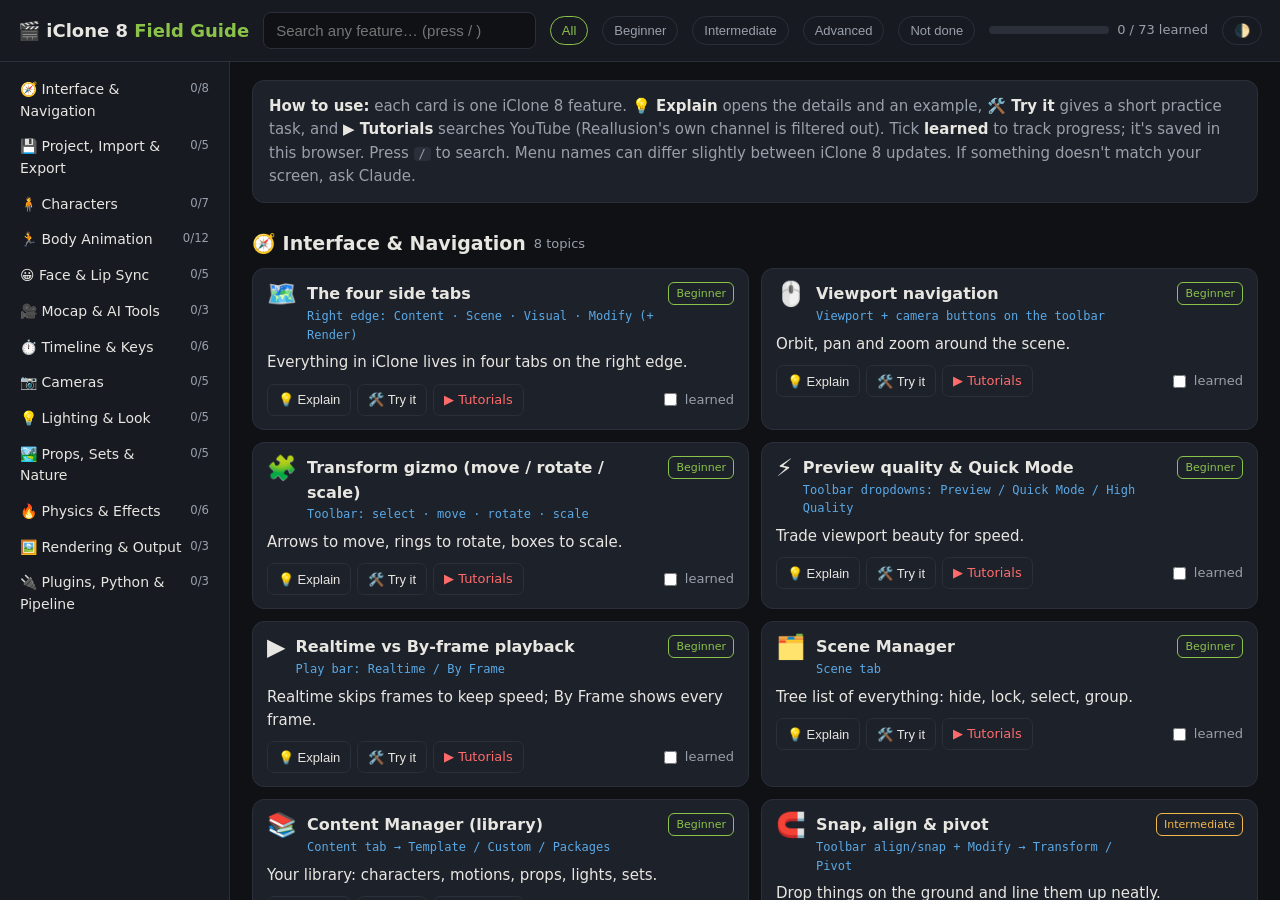
==== index.html @ 4cb6bb7c "Add interactive iClone 8 field guide Single-page HTML guide with 73 iClone 8 topics: explain toggles" ====
<!DOCTYPE html>
<html lang="en">
<head>
<meta charset="utf-8">
<meta name="viewport" content="width=device-width, initial-scale=1">
<title>iClone 8 Field Guide</title>
<style>
:root{
  --bg:#0f1115;--panel:#171a21;--card:#1d212a;--line:#2a2f3a;--text:#e8e6e1;--dim:#9aa0ab;
  --accent:#8bc34a;--accent2:#f2b84b;--blue:#5aa9e6;--done:#3d5a2a;
}
body.light{--bg:#f5f3ee;--panel:#ebe8e1;--card:#fff;--line:#d9d5cc;--text:#1f2228;--dim:#6b6f78;--done:#e3f0d6}
*{box-sizing:border-box}
html,body{margin:0;height:100%}
body{background:var(--bg);color:var(--text);font:15px/1.55 "Segoe UI",system-ui,sans-serif;display:flex;flex-direction:column}
header{display:flex;gap:14px;align-items:center;padding:12px 18px;background:var(--panel);border-bottom:1px solid var(--line);flex-wrap:wrap}
header h1{font-size:18px;margin:0;white-space:nowrap}
header h1 span{color:var(--accent)}
#search{flex:1;min-width:200px;padding:9px 12px;border-radius:8px;border:1px solid var(--line);background:var(--bg);color:var(--text);font-size:15px}
.chip{padding:6px 11px;border-radius:999px;border:1px solid var(--line);background:transparent;color:var(--dim);cursor:pointer;font-size:13px}
.chip.on{border-color:var(--accent);color:var(--accent)}
.progress{display:flex;align-items:center;gap:8px;font-size:13px;color:var(--dim);white-space:nowrap}
.bar{width:120px;height:8px;background:var(--line);border-radius:9px;overflow:hidden}
.bar i{display:block;height:100%;background:var(--accent);width:0;transition:width .3s}
main{flex:1;display:flex;min-height:0}
nav{width:230px;flex:none;overflow:auto;padding:10px;border-right:1px solid var(--line);background:var(--panel)}
nav a{display:flex;justify-content:space-between;gap:6px;padding:7px 10px;border-radius:7px;color:var(--text);text-decoration:none;font-size:14px;cursor:pointer}
nav a:hover,nav a.on{background:var(--card)}
nav a small{color:var(--dim)}
#content{flex:1;overflow:auto;padding:18px 22px 60px}
.intro{background:var(--card);border:1px solid var(--line);border-radius:12px;padding:14px 16px;margin-bottom:18px;color:var(--dim)}
.intro b{color:var(--text)}
h2.cat{margin:26px 0 10px;font-size:19px;display:flex;gap:8px;align-items:center}
h2.cat small{font-weight:normal;color:var(--dim);font-size:13px}
.grid{display:grid;grid-template-columns:repeat(auto-fill,minmax(340px,1fr));gap:12px}
.card{background:var(--card);border:1px solid var(--line);border-radius:12px;padding:13px 14px;display:flex;flex-direction:column;gap:7px}
.card.done{background:var(--done)}
.top{display:flex;gap:10px;align-items:flex-start}
.ico{font-size:24px;line-height:1}
.ttl{flex:1}
.ttl h3{margin:0;font-size:16px}
.where{font-size:12px;color:var(--blue);font-family:Consolas,monospace}
.lvl{font-size:11px;padding:2px 7px;border-radius:6px;border:1px solid var(--line);color:var(--dim);white-space:nowrap}
.lvl.Beginner{color:var(--accent);border-color:var(--accent)}
.lvl.Intermediate{color:var(--accent2);border-color:var(--accent2)}
.lvl.Advanced{color:#e57373;border-color:#e57373}
.short{margin:0}
.btns{display:flex;gap:6px;flex-wrap:wrap;margin-top:2px}
.btns button,.btns a{font-size:13px;padding:5px 10px;border-radius:7px;border:1px solid var(--line);background:transparent;color:var(--text);cursor:pointer;text-decoration:none}
.btns button:hover,.btns a:hover{border-color:var(--accent)}
.btns .yt{color:#ff6b6b}
.btns label{margin-left:auto;font-size:13px;color:var(--dim);display:flex;align-items:center;gap:5px;cursor:pointer}
.more,.try{display:none;border-top:1px dashed var(--line);padding-top:8px;font-size:14px}
.more.open,.try.open{display:block}
.ex{background:rgba(242,184,75,.1);border-left:3px solid var(--accent2);padding:6px 10px;border-radius:0 8px 8px 0;margin-top:6px}
.try ol{margin:4px 0 0;padding-left:20px}
.try li{margin:3px 0;cursor:pointer}
.try li.ok{text-decoration:line-through;color:var(--dim)}
.try .goal{color:var(--accent);font-weight:600}
.empty{color:var(--dim);padding:30px;text-align:center}
kbd{background:var(--line);border-radius:4px;padding:0 5px;font-size:12px}
@media(max-width:800px){nav{display:none}.grid{grid-template-columns:1fr}}
</style>
</head>
<body>
<header>
  <h1>🎬 iClone 8 <span>Field Guide</span></h1>
  <input id="search" placeholder="Search any feature… (press / )" autocomplete="off">
  <button class="chip on" data-f="all">All</button>
  <button class="chip" data-f="Beginner">Beginner</button>
  <button class="chip" data-f="Intermediate">Intermediate</button>
  <button class="chip" data-f="Advanced">Advanced</button>
  <button class="chip" data-f="todo">Not done</button>
  <div class="progress"><div class="bar"><i id="barfill"></i></div><span id="ptext"></span></div>
  <button class="chip" id="theme" title="Light / dark">🌓</button>
</header>
<main>
  <nav id="nav"></nav>
  <section id="content"></section>
</main>

<script>
/* Each entry: cat, icon, title, where, level, short, more, ex, try[], yt(search words)
   Menu names can differ a little between iClone 8.x updates. */
const CATS = [
 ["start","🧭","Interface & Navigation"],
 ["project","💾","Project, Import & Export"],
 ["char","🧍","Characters"],
 ["body","🏃","Body Animation"],
 ["face","😀","Face & Lip Sync"],
 ["mocap","🎥","Mocap & AI Tools"],
 ["time","⏱️","Timeline & Keys"],
 ["cam","📷","Cameras"],
 ["light","💡","Lighting & Look"],
 ["scene","🏞️","Props, Sets & Nature"],
 ["fx","🔥","Physics & Effects"],
 ["render","🖼️","Rendering & Output"],
 ["pipe","🔌","Plugins, Python & Pipeline"]
];

const F = [
/* ---------------- Interface ---------------- */
{cat:"start",icon:"🗺️",title:"The four side tabs",where:"Right edge: Content · Scene · Visual · Modify (+ Render)",level:"Beginner",
 short:"Everything in iClone lives in four tabs on the right edge.",
 more:"<b>Content</b> = the library (drag things in). <b>Scene</b> = list of everything in your scene. <b>Visual</b> = lights, sky, post effects. <b>Modify</b> = settings of whatever is selected. <b>Render</b> = output video/images.",
 ex:"Think of a kitchen: Content is the fridge, Scene is the counter, Modify is the knife you're using right now, Visual is the kitchen lighting.",
 try:["Click each tab once and read its header.","Select the floor, then open Modify – notice the panel changes.","Select a light – Modify changes again."],
 yt:"iClone 8 interface beginner overview"},
{cat:"start",icon:"🖱️",title:"Viewport navigation",where:"Viewport + camera buttons on the toolbar",level:"Beginner",
 short:"Orbit, pan and zoom around the scene.",
 more:"Use the mouse (right / middle button drag and wheel) or the orbit / pan / zoom tool buttons. 'Pick target' style buttons frame the selected object. Navigating the viewport does NOT move the render camera unless you are looking through it.",
 ex:"Walk around Bappa like a sculptor walks around clay — the viewer's eye moves, the statue doesn't.",
 try:["Load any character.","Orbit around her, zoom into the face, pan to the feet.","Use the frame/zoom-to-selected button to snap back."],
 yt:"iClone 8 viewport navigation camera controls"},
{cat:"start",icon:"🧩",title:"Transform gizmo (move / rotate / scale)",where:"Toolbar: select · move · rotate · scale",level:"Beginner",
 short:"Arrows to move, rings to rotate, boxes to scale.",
 more:"Pick a tool, drag the coloured axis (X red, Y green, Z blue). Exact numbers go in Modify → Transform. Local vs world space toggle changes which way the arrows point.",
 ex:"Placing a modak plate exactly in Bappa's hand: move roughly with the gizmo, then type exact numbers in Modify.",
 try:["Add a box from Content → Props → 3D Blocks.","Move it 2 m up using Modify → Transform (200 cm).","Rotate it 45° on Z and scale it to 150%."],
 yt:"iClone 8 transform gizmo move rotate scale"},
{cat:"start",icon:"⚡",title:"Preview quality & Quick Mode",where:"Toolbar dropdowns: Preview / Quick Mode / High Quality",level:"Beginner",
 short:"Trade viewport beauty for speed.",
 more:"Quick/Preview modes simplify shading so playback stays smooth. Switch to High Quality to judge materials, hair and lighting. This doesn't change the final render settings.",
 ex:"Like drafting a drawing in pencil (fast) before inking (pretty).",
 try:["Play an animation in Quick Mode, note the smoothness.","Switch to High Quality and compare skin and shadows."],
 yt:"iClone 8 viewport quality settings performance"},
{cat:"start",icon:"▶️",title:"Realtime vs By-frame playback",where:"Play bar: Realtime / By Frame",level:"Beginner",
 short:"Realtime skips frames to keep speed; By Frame shows every frame.",
 more:"Realtime = true speed, may drop frames on heavy scenes (good for timing). By Frame = every frame, may play slow (good for checking physics, springs, fast action).",
 ex:"Checking a kick's timing → Realtime. Checking if the foot clips through the floor → By Frame.",
 try:["Play a scene in Realtime, then in By Frame, and compare."],
 yt:"iClone realtime vs by frame playback"},
{cat:"start",icon:"🗂️",title:"Scene Manager",where:"Scene tab",level:"Beginner",
 short:"Tree list of everything: hide, lock, select, group.",
 more:"Toggle visibility (eye), lock objects so you don't move them by accident, and select things that are hard to click (lights, small props). Groups keep big sets tidy.",
 ex:"Hiding Bappa's mouse vahana while you animate his hands, then bringing it back.",
 try:["Open Scene tab.","Hide the floor, then show it.","Lock the character and try to drag it in the viewport."],
 yt:"iClone 8 scene manager hide lock group"},
{cat:"start",icon:"📚",title:"Content Manager (library)",where:"Content tab → Template / Custom / Packages",level:"Beginner",
 short:"Your library: characters, motions, props, lights, sets.",
 more:"<b>Template</b> = built-in content. <b>Custom</b> = things you saved. Drag items onto the viewport or onto a character (motions, accessories). Right-click to add to Custom or open the folder.",
 ex:"Saving your finished Bappa as a custom character so every new project starts with one drag.",
 try:["Browse Content → Template → Motion.","Drag a motion onto a character.","Save something into Custom (right-click → Add to Custom)."],
 yt:"iClone 8 content manager custom template"},
{cat:"start",icon:"🧲",title:"Snap, align & pivot",where:"Toolbar align/snap + Modify → Transform / Pivot",level:"Intermediate",
 short:"Drop things on the ground and line them up neatly.",
 more:"'Drop to ground' puts an object on the floor. Align tools line up several props. Editing the pivot changes the point an object rotates around.",
 ex:"A door rotates from its hinge, not its centre — move the pivot to the hinge edge.",
 try:["Lift a prop in the air, then drop it to the ground.","Change a prop's pivot to one edge and rotate it."],
 yt:"iClone 8 pivot edit align snap"},

/* ---------------- Project ---------------- */
{cat:"project",icon:"📁",title:"Project settings (FPS & length)",where:"Project / Timeline settings",level:"Beginner",
 short:"Set frame rate and how long the scene is.",
 more:"iClone defaults to 60 fps. For your 2D paint-over plan, render at 24 fps and paint every 2nd frame. Set the end frame so the timeline isn't longer than your shot.",
 ex:"A 10-second shot at 24 fps = 240 frames.",
 try:["Check your project's fps.","Set the timeline end to 240 frames for a 10-second shot at 24 fps."],
 yt:"iClone 8 project settings fps timeline length"},
{cat:"project",icon:"💾",title:"Save, Save As, Merge",where:"File menu",level:"Beginner",
 short:".iProject saves the whole scene; Merge pulls another scene in.",
 more:"Save often (Ctrl+S) and keep numbered versions (shot01_v01, v02…). Merge Project adds a saved scene (set, lights) into the current one.",
 ex:"Build the temple set once, then merge it into every Bappa shot.",
 try:["Save as shot01_v01.","Make a change, save as shot01_v02.","Open a new project and merge v01 into it."],
 yt:"iClone 8 merge project save versions"},
{cat:"project",icon:"📥",title:"Import (FBX, OBJ, iAvatar, iProp)",where:"File → Import",level:"Intermediate",
 short:"Bring in models and animations from other software.",
 more:"FBX/OBJ for props and rigged models; FBX motions can become iClone motions. Non-Reallusion rigged characters need <b>Characterization</b> (mapping their bones to iClone's) before they animate correctly.",
 ex:"A Ganesha crown modelled in Blender → export FBX → import → attach to the head bone.",
 try:["Import any small OBJ/FBX prop.","Check its scale and fix it in Modify → Transform."],
 yt:"iClone 8 import fbx obj prop"},
{cat:"project",icon:"🧬",title:"Characterization (non-CC characters)",where:"Opens when importing a rigged FBX character",level:"Advanced",
 short:"Teach iClone which bone is the arm, leg, head…",
 more:"Map each bone of a foreign skeleton to iClone's standard (HumanIK) one. After that, all iClone motions work on it. Extra bones can become 'extended bones' (for springs).",
 ex:"A Mixamo or VRoid character: map bones once, then any iClone dance works on it.",
 try:["Import a rigged FBX human (e.g. from Mixamo).","Follow the mapping steps.","Drag an iClone motion on it to test."],
 yt:"iClone 8 characterization fbx character mixamo"},
{cat:"project",icon:"📤",title:"Export FBX / USD",where:"File → Export",level:"Intermediate",
 short:"Send animated characters and scenes to Blender, Unreal, Maya.",
 more:"Export FBX with animation for other software (choose target presets like Blender/Unreal). USD is for Omniverse-style pipelines. For cloth sim in Blender: export the animated body, simulate there.",
 ex:"Animate Bappa's dance in iClone → export FBX → Blender for dhoti cloth simulation.",
 try:["Export a 5-second animated character as FBX with a Blender preset.","Open it in Blender and press play."],
 yt:"iClone 8 export fbx to blender animation"},

/* ---------------- Characters ---------------- */
{cat:"char",icon:"🔁",title:"CC4 ↔ iClone round trip",where:"CC4: Send Character to iClone · iClone: Edit in Character Creator",level:"Beginner",
 short:"Build in CC4, animate in iClone, go back to fix things.",
 more:"Changes made in CC4 (morphs, clothes, springs) are sent back to replace the character in iClone, keeping its animation.",
 ex:"Bappa's belly too big for a pose? Edit in CC4, send back — the dance stays.",
 try:["Select a character in iClone → open it in CC4.","Change a body morph slightly.","Send it back and confirm the animation is kept."],
 yt:"character creator 4 send to iclone 8 workflow"},
{cat:"char",icon:"🎚️",title:"Modify → Attribute",where:"Modify panel → first tab",level:"Beginner",
 short:"Name, transform, visibility, shadows for the selected object.",
 more:"Rename objects (makes Scene Manager readable), set exact position, cast/receive shadow toggles, and per-object settings.",
 ex:"Name things clearly: 'Bappa', 'Mouse_Vahana', 'Temple_Floor'.",
 try:["Rename your character.","Turn off 'cast shadow' on it and see the difference."],
 yt:"iClone 8 modify panel attribute"},
{cat:"char",icon:"🎨",title:"Materials & textures",where:"Modify → Material tab (checker icon)",level:"Intermediate",
 short:"Change colour, textures, shine, skin shaders.",
 more:"Pick a mesh/material, then edit Diffuse (colour), Normal (bumps), Roughness (shine), Opacity, Emission (glow). Digital Human shaders handle skin, eyes, hair, teeth.",
 ex:"Give Bappa's crown a golden metallic look and a soft glow on the jewels.",
 try:["Select a prop, open Material.","Change its diffuse colour.","Raise Metallic and lower Roughness for a gold look."],
 yt:"iClone 8 material editing pbr tutorial"},
{cat:"char",icon:"🧷",title:"Attach props to a character",where:"Modify → Attribute → Attach (Link)",level:"Beginner",
 short:"Make a prop follow a hand, head, or any bone.",
 more:"Attach (link) a prop to a bone; it follows that bone's animation. Detach at a frame to drop it.",
 ex:"Modak in Bappa's right hand, axe in the left — both follow the arms.",
 try:["Add a ball prop.","Attach it to the character's right hand.","Play a motion — the ball moves with the hand."],
 yt:"iClone 8 attach prop to hand"},
{cat:"char",icon:"🌀",title:"Spring (secondary bounce)",where:"Modify → Spring section",level:"Intermediate",
 short:"Automatic bounce for hair, ears, tails, accessories.",
 more:"Springs are set up in CC4 (Edit Spring); in iClone you switch them On/Off and tune Mass, Strength, Bounciness. If springs don't work on body bones, use the Jiggle Baker plugin in this project.",
 ex:"Bappa's ear flaps and trunk swinging after he turns his head.",
 try:["Select a character with spring hair or accessories.","Turn spring On, play a jump motion, then change Bounciness."],
 yt:"iClone 8 spring bones hair accessories"},
{cat:"char",icon:"🦴",title:"HumanIK settings",where:"Modify panel → HumanIK Settings",level:"Advanced",
 short:"Fine-tune how motions fit your character's body.",
 more:"Hip offset and other body settings that are applied when a motion is retargeted. Useful when feet float or sink.",
 ex:"A heavy character whose feet sink into the floor → adjust the hip offset.",
 try:["Apply a walk.","Change Hip offset and watch the feet."],
 yt:"iClone 8 humanik settings hip offset"},
{cat:"char",icon:"🎭",title:"Persona (idle personality)",where:"Animation menu / character perform options",level:"Intermediate",
 short:"Default idle, talk and walk styles for a character.",
 more:"A persona bundles default motions so a character looks alive when not doing something specific (breathing idle, talking idle). Used by Motion Director too.",
 ex:"Calm, divine idle for Bappa; nervous fidgeting for a side character.",
 try:["Look up the Persona options for a character.","Switch personas and play an empty timeline."],
 yt:"iClone persona idle motion character"},

/* ---------------- Body animation ---------------- */
{cat:"body",icon:"🕺",title:"Apply motions from the library",where:"Content → Motion → drag onto character",level:"Beginner",
 short:"Drag a motion onto a character to animate it instantly.",
 more:"Each motion becomes a clip on the Motion track. Drop several in a row; iClone blends between them.",
 ex:"Walk in → stop → namaste → sit. Four clips, done in a minute.",
 try:["Drag a walk motion onto a character.","Drag an idle after it on the timeline.","Play and watch the blend."],
 yt:"iClone 8 apply motion library beginner"},
{cat:"body",icon:"✂️",title:"Motion clip editing",where:"Timeline → Motion track → right-click clip",level:"Beginner",
 short:"Trim, loop, speed up, break and blend clips.",
 more:"Drag clip ends to trim, hold a key while dragging to loop (or use the loop option), change speed, Break a clip in two, and adjust the transition between clips.",
 ex:"Make a 2-second clap last 10 seconds by looping it 5 times.",
 try:["Loop a short motion 3 times.","Make it 50% slower.","Break it in the middle and delete the second half."],
 yt:"iClone 8 motion clip loop speed break transition"},
{cat:"body",icon:"🦾",title:"Edit Motion Layer (FK / IK)",where:"Modify → Motion tab (running figure) → Edit Motion Layer",level:"Intermediate",
 short:"Pose any body part by hand, on top of existing motion.",
 more:"<b>FK</b> rotates one bone at a time (arms swinging, spine curls). <b>IK</b> drags hands/feet and the chain follows. Each change makes a key on the motion layer; the original clip stays untouched. Extra bones (breast, trunk, accessories) are not in the picker — they need a plugin.",
 ex:"The walk is fine but Bappa should raise his right hand in blessing — add a layer key on the arm.",
 try:["Apply any motion.","Open Edit Motion Layer, choose FK.","At frame 30 raise the right arm; at frame 60 lower it. Play."],
 yt:"iClone 8 edit motion layer fk ik tutorial"},
{cat:"body",icon:"🎯",title:"Reach Target & Lock",where:"Edit Motion Layer panel",level:"Intermediate",
 short:"Glue hands or feet to an object or spot.",
 more:"Reach Target makes a hand/foot follow a prop. Lock pins it in place so the body can move while the hand stays.",
 ex:"Bappa's hand stays on his belly while he laughs and rocks.",
 try:["Put a prop near the character.","Use Reach Target to make the hand touch it over 1 second."],
 yt:"iClone 8 reach target lock hand"},
{cat:"body",icon:"👀",title:"Look At",where:"Animation / Modify → Look At",level:"Beginner",
 short:"Head and eyes automatically follow a target.",
 more:"Pick a camera or object as target; the head and eyes track it. Great for eye contact with the audience.",
 ex:"Bappa's eyes follow the camera as it circles him — very powerful for devotional shots.",
 try:["Set Look At target to the camera.","Move the camera around and play."],
 yt:"iClone 8 look at camera eyes"},
{cat:"body",icon:"🧭",title:"Motion Director (game-style control)",where:"Toolbar MD icon / Modify → MD tab",level:"Intermediate",
 short:"Drive characters with keyboard/mouse like a game, and it records.",
 more:"WASD-style control, with walk/run/turn motions picked automatically. MD Props trigger actions (sit on bench, open door). Great for crowds and blocking.",
 ex:"Walk Bappa through the temple courtyard live, like playing a game, then refine.",
 try:["Enable Motion Director on a character.","Record a short walk around the scene with the keyboard."],
 yt:"iClone 8 motion director tutorial"},
{cat:"body",icon:"🛤️",title:"Motion Planning & paths",where:"Toolbar: MOTION PLANNING / Animation → Path",level:"Intermediate",
 short:"Draw a path, the character walks it.",
 more:"Create a path and let the character follow it with walk/run motions; foot timing is handled for you. Good for long walks without sliding feet.",
 ex:"A procession: draw a curvy path around the pandal, Bappa's devotees walk along it.",
 try:["Create a path on the floor.","Make a character follow it and play."],
 yt:"iClone 8 motion planning path walk"},
{cat:"body",icon:"🦶",title:"Motion correction (foot contact)",where:"Motion clip / Edit Motion Layer correction options",level:"Advanced",
 short:"Stop feet sliding and floating.",
 more:"Detects when feet should be planted and fixes sliding — especially after blending clips or using mocap.",
 ex:"After blending a walk into a stop, the left foot skates — correction pins it.",
 try:["Blend two motions so a foot slides.","Use the foot correction option and compare."],
 yt:"iClone 8 foot sliding fix motion correction"},
{cat:"body",icon:"📐",title:"Motion retargeting (fit motion to body)",where:"Right-click motion clip (retarget options)",level:"Advanced",
 short:"Widen arms/legs so motions fit heavy or stylised bodies.",
 more:"Offsets and angle tweaks for arms and legs over a whole clip. The first fix for hands going through a big belly.",
 ex:"Bappa's hands pass through his belly in a dance → push arms outward for the clip.",
 try:["Apply a motion to a heavy character.","Increase the arm offset until hands clear the body."],
 yt:"iClone motion retarget arm offset"},
{cat:"body",icon:"🧘",title:"AccuPOSE",where:"Toolbar: AccuPOSE",level:"Intermediate",
 short:"Smart posing: drag a few points, the body arranges itself naturally.",
 more:"An AI-assisted posing tool with pose libraries; adjust hands, feet and body with fewer clicks than pure FK/IK.",
 ex:"Quickly pose Bappa in a classic seated lalitasana pose.",
 try:["Open AccuPOSE on a character.","Pick a pose and adjust one hand."],
 yt:"iClone AccuPOSE tutorial"},
{cat:"body",icon:"🎈",title:"Motion Puppet",where:"Animation → Motion Puppet",level:"Intermediate",
 short:"Perform body motion with the mouse in real time.",
 more:"Choose a body-part preset (e.g. arms), move the mouse while recording — it creates animation. Good for organic, quick actions.",
 ex:"Make a side character wave excitedly by 'puppeting' the arm with the mouse.",
 try:["Open Motion Puppet.","Record 3 seconds of arm motion with the mouse."],
 yt:"iClone motion puppet mouse"},
{cat:"body",icon:"🖐️",title:"Hand gestures & finger poses",where:"Content → Hand poses / Hand Gesture plugin",level:"Intermediate",
 short:"Ready hand shapes and finger animation.",
 more:"Apply hand poses (fist, point, mudra-like shapes) and blend them. Fingers can also be keyed in Edit Motion Layer (FK).",
 ex:"Abhaya mudra (blessing hand) for Bappa: open palm, fingers up.",
 try:["Apply a hand pose to the right hand.","Key fingers closing into a fist over 10 frames."],
 yt:"iClone 8 hand gesture fingers animation"},

/* ---------------- Face ---------------- */
{cat:"face",icon:"🎙️",title:"Lip sync from audio",where:"Create Script / Animation → Lips (load audio or TTS)",level:"Beginner",
 short:"Load a voice file; the mouth moves automatically.",
 more:"Drop a WAV, iClone creates viseme (mouth-shape) keys. Text-to-speech can also generate a voice. Tweak strength and smoothing afterwards.",
 ex:"Record 'Ganpati Bappa Morya!' on your phone, load it, the character says it.",
 try:["Record a short line as WAV.","Load it as lip sync on a character.","Play and tweak strength."],
 yt:"iClone 8 lip sync audio tutorial"},
{cat:"face",icon:"🗣️",title:"AccuLips (text-aligned lip sync)",where:"Lip sync options (AccuLips)",level:"Intermediate",
 short:"More accurate lip sync by giving it the script text.",
 more:"You give the audio + the spoken text; it aligns words and visemes more precisely, and lets you edit words on the timeline.",
 ex:"Long dialogue scenes where every syllable matters.",
 try:["Load audio with AccuLips and paste the text.","Fix one word's timing on the timeline."],
 yt:"iClone 8 AccuLips tutorial"},
{cat:"face",icon:"😊",title:"Face Key (expressions)",where:"Modify → face tab / Animation → Face Key",level:"Beginner",
 short:"Sliders and click-drag areas for brows, eyes, mouth, cheeks.",
 more:"Pick a frame, set an expression with sliders or presets; it keys automatically. Layer expressions on top of lip sync.",
 ex:"A warm, gentle smile when Bappa blesses; a surprised brow raise when the modak plate appears.",
 try:["At frame 0 neutral, at frame 30 smile, at frame 60 surprised.","Play."],
 yt:"iClone 8 face key expression"},
{cat:"face",icon:"🕹️",title:"Face Puppet",where:"Animation → Face Puppet",level:"Intermediate",
 short:"Perform facial expressions live with the mouse.",
 more:"Choose expression regions, move the mouse while recording. Feels organic, faster than keying.",
 ex:"A sly, playful look while Bappa eyes the ladoos.",
 try:["Open Face Puppet.","Record 3 seconds of eye and brow motion."],
 yt:"iClone face puppet"},
{cat:"face",icon:"👁️",title:"Eye animation & blinks",where:"Face Key / Look At / face tab",level:"Beginner",
 short:"Eyes make or break a performance.",
 more:"Use Look At for direction, add blinks at natural moments (before a head turn, after a line), and small eye darts.",
 ex:"Blink just before Bappa turns to look at the devotee — it reads as thoughtful.",
 try:["Add two blinks in a 5-second shot.","Add one eye dart before a head turn."],
 yt:"iClone eye blink animation tips"},

/* ---------------- Mocap & AI ---------------- */
{cat:"mocap",icon:"📡",title:"Motion LIVE (live mocap hub)",where:"Plugins → Motion LIVE",level:"Advanced",
 short:"Connect mocap suits, gloves and face capture, and record live.",
 more:"One hub for supported devices (body suits, gloves, iPhone face). Assign each device to body parts and record directly to the timeline.",
 ex:"Act out Bappa's dance yourself with a mocap suit while an iPhone captures your face.",
 try:["Open Motion LIVE and see which devices are listed.","Read what each needs (you don't need hardware for this step)."],
 yt:"iClone Motion LIVE setup tutorial"},
{cat:"mocap",icon:"📱",title:"Face mocap (AccuFACE / iPhone)",where:"Motion LIVE → face devices",level:"Advanced",
 short:"Record facial animation from a webcam, video or iPhone.",
 more:"AccuFACE works from webcam or recorded video; Live Face uses an iPhone's depth camera. Clean up afterwards with Face Key.",
 ex:"Perform Bappa's dialogue in front of your webcam; your expressions drive his face.",
 try:["Check which face device options you have.","Record 5 seconds and clean one bad frame."],
 yt:"iClone AccuFACE webcam facial mocap"},
{cat:"mocap",icon:"🤖",title:"AI Studio tools",where:"Toolbar: AI STUDIO",level:"Intermediate",
 short:"Reallusion's AI helpers (video-to-motion, generation features).",
 more:"Features differ by version and may need credits/points (your toolbar shows 'Available Points'). Explore what's included in your build before relying on it.",
 ex:"Turn a phone video of a dance into a starting motion for Bappa.",
 try:["Open AI Studio and list the features available to you.","Check which ones cost points."],
 yt:"iClone AI Studio video to motion"},

/* ---------------- Timeline ---------------- */
{cat:"time",icon:"📏",title:"Timeline basics & tracks",where:"Timeline panel (bottom)",level:"Beginner",
 short:"Each object has tracks: Transform, Motion, Face, Spring, Sound…",
 more:"Use the track list button to show/hide tracks. Expand a track to see sub-tracks (each body part on the motion layer).",
 ex:"Expand Motion → Layer to see exactly which bones you've keyed.",
 try:["Open the track list and show the Spring and Face tracks.","Expand Motion and find the layer sub-tracks."],
 yt:"iClone 8 timeline tracks beginner"},
{cat:"time",icon:"🔑",title:"Keys: copy, move, delete",where:"Timeline → right-click keys",level:"Beginner",
 short:"Shift timing by dragging keys; copy poses to other frames.",
 more:"Select keys (drag a box), drag to retime, copy/paste to repeat a pose. Delete keys to remove changes.",
 ex:"The blessing hand is too early — drag its keys 12 frames later.",
 try:["Make 2 keys, drag them later by 10 frames.","Copy a pose key to the end of the shot."],
 yt:"iClone 8 keyframe copy paste move"},
{cat:"time",icon:"〰️",title:"Transition curves & Curve Editor",where:"Right-click key → transition / Plugins → Curve Editor",level:"Intermediate",
 short:"Control easing: slow-in, slow-out, snappy, bouncy.",
 more:"Change how motion moves between keys. The Curve Editor shows graphs per channel for detailed polish.",
 ex:"A punch: slow wind-up, very fast hit, slow settle — that's an ease curve.",
 try:["Animate a box moving 3 m.","Try linear vs ease-in-out and compare the feel."],
 yt:"iClone 8 curve editor easing"},
{cat:"time",icon:"🔊",title:"Sound track",where:"Timeline → Sound track",level:"Beginner",
 short:"Add music/voice to time animation to sound.",
 more:"Drop audio onto the project's sound track to animate to the beat or dialogue.",
 ex:"Time Bappa's dance steps to dhol beats.",
 try:["Add any music file.","Add a key exactly on a beat you can hear."],
 yt:"iClone add music audio timeline"},
{cat:"time",icon:"📦",title:"Collect Clip & Flatten",where:"Timeline: Collect Clip track · right-click motion → Flatten",level:"Intermediate",
 short:"Save a range as a reusable motion; merge layers into one clip.",
 more:"Collect Clip marks a range to save into your library. Flatten bakes motion-layer edits into the clip.",
 ex:"Save 'Bappa_Blessing' as a custom motion and reuse it in 10 scenes.",
 try:["Mark a 3-second range with Collect Clip.","Save it to Custom motions and apply it to another character."],
 yt:"iClone collect clip save motion"},
{cat:"time",icon:"👻",title:"Visible track & Switcher",where:"Timeline: Visible track / Project Switcher",level:"Intermediate",
 short:"Make things appear/disappear or swap at a frame.",
 more:"Key visibility off/on (a prop vanishes). The Switcher track swaps between cameras or versions over time.",
 ex:"A divine flash: a glowing prop appears exactly at frame 120.",
 try:["Hide a prop at frame 0, show it at frame 60."],
 yt:"iClone visible track key hide object"},

/* ---------------- Cameras ---------------- */
{cat:"cam",icon:"🎥",title:"Create & animate a camera",where:"Create → Camera / Camera from view",level:"Beginner",
 short:"Add a real camera and key its moves.",
 more:"Look through it, position it, key its transform over time. Keep the viewport camera for working, the real camera for shots.",
 ex:"Slow push-in from wide to Bappa's face over 5 seconds.",
 try:["Create a camera from the current view.","Key a wide shot at frame 0 and a close-up at frame 120."],
 yt:"iClone 8 camera animation tutorial"},
{cat:"cam",icon:"🔭",title:"Lens / focal length",where:"Select camera → Modify",level:"Beginner",
 short:"Wide lens exaggerates, long lens flattens.",
 more:"14–24 mm: dramatic, things near the lens look huge. 35–50 mm: natural. 85 mm+: flattering portraits, flattened depth.",
 ex:"The big-kick shot: 16 mm right next to the foot.",
 try:["Same shot at 18 mm, 50 mm and 100 mm — compare the face."],
 yt:"iClone camera focal length lens"},
{cat:"cam",icon:"🌫️",title:"Depth of field (DOF)",where:"Camera / Visual settings → DOF",level:"Intermediate",
 short:"Blur the background to focus attention.",
 more:"Set focus distance on the subject and adjust blur range. Animate focus to shift attention (rack focus).",
 ex:"Focus shifts from the diya flame to Bappa's face.",
 try:["Turn on DOF, focus on the character.","Animate focus to a foreground prop."],
 yt:"iClone 8 depth of field camera"},
{cat:"cam",icon:"🎬",title:"Camera switching (multi-cam)",where:"Timeline → camera switch track",level:"Intermediate",
 short:"Cut between several cameras inside one render.",
 more:"Place 2–4 cameras, then set which one is active at each frame — like live editing.",
 ex:"Wide establishing shot → close-up → over-the-shoulder, all in one take.",
 try:["Make 2 cameras.","Switch from camera 1 to 2 at frame 72."],
 yt:"iClone camera switch multiple cameras"},
{cat:"cam",icon:"📌",title:"Camera Look At & follow",where:"Camera → Look At / Attach",level:"Intermediate",
 short:"Camera always aims at (or rides with) a target.",
 more:"Look At keeps the subject centred while the camera moves. Attaching a camera to a moving object gives tracking shots.",
 ex:"Orbit around Bappa while the camera never loses his face.",
 try:["Set camera Look At to the head.","Move the camera in a half circle and play."],
 yt:"iClone camera look at target orbit"},

/* ---------------- Lighting & look ---------------- */
{cat:"light",icon:"💡",title:"Light types",where:"Create → Light (Directional, Spot, Point)",level:"Beginner",
 short:"Sun-like, flashlight-like, and bulb-like lights.",
 more:"<b>Directional</b> = sunlight (parallel shadows). <b>Spot</b> = cone of light. <b>Point</b> = bulb in all directions. Use a key light, a soft fill and a rim light.",
 ex:"Three-point light on Bappa: warm key, soft fill, golden rim to separate him from the background.",
 try:["Delete all lights, add one spot as key light.","Add a weak fill and a rim behind the character."],
 yt:"iClone 8 three point lighting"},
{cat:"light",icon:"🌍",title:"IBL, sky & atmosphere",where:"Visual tab → IBL / Sky / Atmosphere",level:"Intermediate",
 short:"Image-based light and skies for natural ambient lighting.",
 more:"IBL lights the scene from an HDR image (soft, realistic). Sky and atmosphere presets set mood fast.",
 ex:"Sunset HDR for a golden-hour aarti scene.",
 try:["Load an HDR/IBL preset.","Rotate it and watch the lighting direction change."],
 yt:"iClone 8 IBL HDR sky lighting"},
{cat:"light",icon:"✨",title:"Global Illumination (GI)",where:"Visual tab → GI",level:"Advanced",
 short:"Light bounces off surfaces for realism.",
 more:"Coloured walls tint nearby objects, rooms feel lit naturally. Costs performance; enable for final looks.",
 ex:"Light bouncing off a saffron wall warms Bappa's face.",
 try:["Toggle GI on/off in an indoor scene and compare."],
 yt:"iClone 8 global illumination GI"},
{cat:"light",icon:"🎛️",title:"Post effects",where:"Visual tab → Post Effect",level:"Intermediate",
 short:"Bloom, ambient occlusion, colour grading, LUTs, vignette.",
 more:"Bloom makes bright things glow, AO adds contact shadows, colour grading/LUT sets the mood, vignette focuses the eye.",
 ex:"Divine glow: bloom on the halo, warm grade, soft vignette.",
 try:["Turn on bloom and an emissive prop.","Apply a warm colour grade."],
 yt:"iClone 8 post effects bloom color grading"},
{cat:"light",icon:"🖍️",title:"Toon / NPR look",where:"Visual / render toon shader options",level:"Intermediate",
 short:"Cartoon shading with outlines — perfect for 2D paint-over.",
 more:"Flat colour bands and outlines make clean reference frames for tracing and painting.",
 ex:"Render the shot in toon style, then paint over it in Krita or Procreate.",
 try:["Switch the scene to a toon look.","Render 1 frame and compare with normal shading."],
 yt:"iClone toon shader outline render"},

/* ---------------- Props & sets ---------------- */
{cat:"scene",icon:"📦",title:"Props & 3D Blocks",where:"Content → Props (incl. 3D Blocks)",level:"Beginner",
 short:"Ready objects and basic shapes to build sets.",
 more:"Cylinders, boxes, spheres, arches — block out sets fast. The Shape Builder plugin in this project builds whole structures from them.",
 ex:"Block out a pandal with cylinders and boxes before detailed modelling.",
 try:["Build a simple temple from 5 primitives.","Or run Shape Builder → Build Mansion."],
 yt:"iClone 8 3D blocks props build set"},
{cat:"scene",icon:"🏔️",title:"Terrain",where:"Content → Terrain / Nature Terrain Generator",level:"Intermediate",
 short:"Hills, ground and landscapes.",
 more:"Load terrains or generate them; paint textures; scale for big outdoor scenes.",
 ex:"Hills around a riverbank for Ganesh visarjan.",
 try:["Load a terrain and walk a character on it."],
 yt:"iClone 8 terrain tutorial"},
{cat:"scene",icon:"🌳",title:"Trees & plants",where:"Content → Tree / Props nature",level:"Beginner",
 short:"Natural trees that can sway in the wind.",
 more:"Native trees (.iTree) support wind; scatter variations for forests. Use fewer, bigger trees in the foreground for performance.",
 ex:"A banyan tree shading Bappa's shrine.",
 try:["Add 3 different trees.","Turn up wind and play."],
 yt:"iClone 8 trees wind nature scene"},
{cat:"scene",icon:"🌊",title:"Water & sky",where:"Content / Visual → Water, Sky",level:"Intermediate",
 short:"Lakes, sea and sky domes.",
 more:"Water planes with waves and reflections; sky domes for backgrounds.",
 ex:"Visarjan scene: river water with sunset sky.",
 try:["Add a water plane, adjust waves.","Change the sky preset."],
 yt:"iClone 8 water sky scene"},
{cat:"scene",icon:"🔄",title:"Morph props (Morph Animator)",where:"Animation → Morph Animator",level:"Advanced",
 short:"Animate shape changes on props that have morph targets.",
 more:"Props with blend shapes (e.g. Bouncing Ball in Morph Props) can be keyed between shapes over time.",
 ex:"A lotus that opens its petals when Bappa appears.",
 try:["Load Props → Morph Props → Bouncing Ball.","Open Morph Animator and key a shape."],
 yt:"iClone morph animator prop"},

/* ---------------- Physics & FX ---------------- */
{cat:"fx",icon:"🧱",title:"Rigid body physics",where:"Modify → Physics tab (atom icon)",level:"Intermediate",
 short:"Objects fall, bounce and collide.",
 more:"Set an object as rigid body (dynamic or static), choose a collision shape, press play. Check in By Frame playback.",
 ex:"Modaks tumbling off a plate when the mouse bumps it.",
 try:["Add a box above the floor, enable rigid body.","Play — it falls and bounces."],
 yt:"iClone 8 rigid body physics"},
{cat:"fx",icon:"👗",title:"Soft cloth",where:"Modify → Physics → soft cloth + weight map",level:"Advanced",
 short:"Clothes and fabric that flow.",
 more:"Paint a weight map (black = follow body, white = free). Collides only with simple capsule shapes; for exact body collision use Blender.",
 ex:"Bappa's dupatta flowing in the wind; tight dhoti waist stays pinned.",
 try:["Enable cloth on a skirt or cape.","Paint the waist black and play a walk."],
 yt:"iClone 8 soft cloth weight map"},
{cat:"fx",icon:"🛡️",title:"Collision shapes",where:"CC4 → Modify → Physics → Edit Collision Shape",level:"Advanced",
 short:"Capsules/spheres on bones that cloth bumps into.",
 more:"Add more and smaller shapes along curved areas (belly, chest, thighs) for a better fit. Save the setup to reuse.",
 ex:"A sphere on Bappa's belly so the dhoti doesn't sink into it.",
 try:["Open Edit Collision Shape in CC4.","Add a sphere on the belly and resize it to sit just inside the skin."],
 yt:"character creator 4 edit collision shape"},
{cat:"fx",icon:"🔗",title:"Constraints",where:"Physics → constraints",level:"Advanced",
 short:"Hinges, chains and joints between physics objects.",
 more:"Connect rigid bodies with hinges or point joints for swinging, dangling and chained motion.",
 ex:"A temple bell swinging on its hinge when struck.",
 try:["Hang a box on a hinge constraint.","Push it and watch it swing."],
 yt:"iClone physics constraint hinge"},
{cat:"fx",icon:"🔥",title:"Particles",where:"Create / Content → Particle",level:"Intermediate",
 short:"Fire, smoke, sparks, rain, petals.",
 more:"Load particle emitters and tune rate, size, colour, lifetime. Attach to objects to move them.",
 ex:"Flower petals raining on Bappa; diya flames flickering.",
 try:["Add a fire particle to a diya prop.","Add falling petals and slow them down."],
 yt:"iClone 8 particles fire smoke petals"},
{cat:"fx",icon:"🌬️",title:"Wind & gravity",where:"Physics settings / Visual",level:"Intermediate",
 short:"Global forces for cloth, trees and particles.",
 more:"Wind direction/strength affects cloth, trees and particles. Gravity and simulation settings live in project physics settings.",
 ex:"A gust as Bappa appears: trees bend, clothes flutter, petals swirl.",
 try:["Increase wind strength and watch cloth and trees."],
 yt:"iClone wind force cloth trees"},

/* ---------------- Render ---------------- */
{cat:"render",icon:"🎞️",title:"Render video or image sequence",where:"Render tab / Render menu",level:"Beginner",
 short:"Export MP4 or numbered PNG frames.",
 more:"For paint-over, render a PNG <b>image sequence</b> (easy to import frame by frame into Krita/Procreate). Pick the active camera, size and frame range.",
 ex:"Shot01 at 1920×1080, 24 fps, PNG frames 0–240.",
 try:["Render 2 seconds as an image sequence.","Open the folder and check the numbered frames."],
 yt:"iClone 8 render image sequence png"},
{cat:"render",icon:"🎚️",title:"Render settings & quality",where:"Render panel → quality / anti-aliasing",level:"Intermediate",
 short:"Resolution, super-sampling, motion blur, alpha.",
 more:"Higher anti-aliasing = smoother edges, slower. Motion blur for live-action feel (turn OFF for paint-over references). Alpha channel for transparent backgrounds.",
 ex:"Render Bappa on transparent background to composite him over a painted sky.",
 try:["Render one frame with alpha.","Compare low vs high anti-aliasing."],
 yt:"iClone 8 render settings alpha motion blur"},
{cat:"render",icon:"🖌️",title:"Render passes for 2D paint-over",where:"Render options (toon, outline, depth where available)",level:"Advanced",
 short:"Separate passes make tracing and painting easier.",
 more:"A flat/toon pass for shapes, an outline pass for lines, and depth for atmosphere. Render at 24 fps, paint on 2s (every 2nd frame), use 1s for fast action.",
 ex:"Kick shot: ones during the kick, twos everywhere else.",
 try:["Render the same 2 seconds as normal and as toon.","Paint over 3 frames to test the workflow."],
 yt:"3D to 2D paint over workflow animation"},

/* ---------------- Pipeline ---------------- */
{cat:"pipe",icon:"🐍",title:"Python scripts & plugins",where:"Script → Load Python · Plugins menu",level:"Advanced",
 short:"Automate iClone and add your own tools.",
 more:"This project already has: <b>Jiggle Baker</b> (breast/chain bounce as keys) and <b>Shape Builder</b> (structures from primitives). Load them with Script → Load Python.",
 ex:"Click once → whole mansion built from cylinders and domes.",
 try:["Load iclone_jiggle_baker/main.py and click Check API.","Load iclone_shape_builder/main.py and build the mansion."],
 yt:"iClone python script plugin tutorial"},
{cat:"pipe",icon:"🟦",title:"To Blender (CC Blender Tools)",where:"Export FBX + free CC/iC Blender Tools add-on",level:"Advanced",
 short:"Send characters and animation to Blender with materials set up.",
 more:"The community add-on imports CC/iClone exports with proper materials and supports physics/spring workflows. Use Blender for cloth, mesh collisions and final renders.",
 ex:"Simulate Bappa's silk dhoti in Blender with true body collision.",
 try:["Install CC Blender Tools in Blender.","Import an exported iClone character."],
 yt:"CC Blender Tools iClone import"},
{cat:"pipe",icon:"🟪",title:"To Unreal (Live Link / Auto Setup)",where:"Plugins → Unreal Live Link",level:"Advanced",
 short:"Animate in iClone, see it live in Unreal.",
 more:"Live Link streams characters, lights and cameras to Unreal Engine for real-time cinematic rendering.",
 ex:"Animate in iClone; Unreal renders a lush temple environment in real time.",
 try:["Read the Live Link requirements for your Unreal version."],
 yt:"iClone unreal live link tutorial"}
];

/* ---------------- app ---------------- */
const $ = s => document.querySelector(s);
/* Progress is saved in the browser when allowed; otherwise it lasts until the tab closes. */
let canStore = true, store = {};
try { store = JSON.parse(localStorage.getItem("ic8guide") || "{}"); } catch (e) { canStore = false; }
store.done = store.done || {}; store.steps = store.steps || {};
const save = () => { if (canStore) try { localStorage.setItem("ic8guide", JSON.stringify(store)); } catch (e) {} };
let filter = "all", query = "";

F.forEach((f,i)=> f.id = f.cat + "_" + i);

function ytLink(q){
  return "https://www.youtube.com/results?search_query=" + encodeURIComponent(q + " -reallusion");
}
function matches(f){
  if (filter === "todo" && store.done[f.id]) return false;
  if (["Beginner","Intermediate","Advanced"].includes(filter) && f.level !== filter) return false;
  if (!query) return true;
  const hay = (f.title+" "+f.where+" "+f.short+" "+f.more+" "+f.ex+" "+f.try.join(" ")).toLowerCase();
  return query.split(/\s+/).every(w => hay.includes(w));
}
function card(f){
  const d = store.done[f.id] ? " done" : "";
  const steps = f.try.map((s,j)=>{
    const k = f.id+"_"+j;
    return `<li data-k="${k}" class="${store.steps[k]?'ok':''}">${s}</li>`;
  }).join("");
  return `<div class="card${d}" id="${f.id}">
    <div class="top"><div class="ico">${f.icon}</div>
      <div class="ttl"><h3>${f.title}</h3><div class="where">${f.where}</div></div>
      <span class="lvl ${f.level}">${f.level}</span></div>
    <p class="short">${f.short}</p>
    <div class="btns">
      <button data-t="more">💡 Explain</button>
      <button data-t="try">🛠️ Try it</button>
      <a class="yt" href="${ytLink(f.yt)}" target="_blank" rel="noopener">▶ Tutorials</a>
      <label><input type="checkbox" ${store.done[f.id]?"checked":""} data-done="${f.id}"> learned</label>
    </div>
    <div class="more">${f.more}<div class="ex">🐘 <b>Example:</b> ${f.ex}</div></div>
    <div class="try"><span class="goal">Practice (click a step when done):</span><ol>${steps}</ol></div>
  </div>`;
}
function render(){
  let html = "";
  CATS.forEach(([id,icon,name])=>{
    const items = F.filter(f=>f.cat===id && matches(f));
    if (!items.length) return;
    html += `<h2 class="cat" id="cat_${id}">${icon} ${name} <small>${items.length} topics</small></h2><div class="grid">${items.map(card).join("")}</div>`;
  });
  if (!html) html = `<div class="empty">Nothing matches “${query}”. Ask Claude about it!</div>`;
  $("#content").innerHTML = intro() + html;
  stats();
}
function stats(){
  $("#nav").innerHTML = CATS.map(([id,icon,name])=>{
    const all = F.filter(f=>f.cat===id);
    const done = all.filter(f=>store.done[f.id]).length;
    return `<a data-go="${id}"><span>${icon} ${name}</span><small>${done}/${all.length}</small></a>`;
  }).join("");
  const n = Object.values(store.done).filter(Boolean).length;
  $("#barfill").style.width = (100*n/F.length)+"%";
  $("#ptext").textContent = `${n} / ${F.length} learned`;
}
function intro(){
  if (query || filter!=="all") return "";
  return `<div class="intro"><b>How to use:</b> each card is one iClone 8 feature.
  <b>💡 Explain</b> opens the details and an example, <b>🛠️ Try it</b> gives a short practice task, and
  <b>▶ Tutorials</b> searches YouTube (Reallusion's own channel is filtered out).
  Tick <b>learned</b> to track progress; it's saved in this browser. Press <kbd>/</kbd> to search.
  Menu names can differ slightly between iClone 8 updates. If something doesn't match your screen, ask Claude.</div>`;
}

document.addEventListener("click", e=>{
  const t = e.target;
  if (t.dataset.t){ t.closest(".card").querySelector("."+t.dataset.t).classList.toggle("open"); }
  if (t.tagName==="LI" && t.dataset.k){ store.steps[t.dataset.k]=!store.steps[t.dataset.k]; t.classList.toggle("ok"); save(); }
  if (t.closest("[data-go]")){ const el = document.getElementById("cat_"+t.closest("[data-go]").dataset.go); if(el) el.scrollIntoView({behavior:"smooth"}); }
  if (t.classList.contains("chip") && t.dataset.f){
    document.querySelectorAll(".chip[data-f]").forEach(c=>c.classList.remove("on"));
    t.classList.add("on"); filter = t.dataset.f; render();
  }
});
document.addEventListener("change", e=>{
  if (e.target.dataset.done){
    store.done[e.target.dataset.done]=e.target.checked; save();
    if (filter==="todo") return render();
    e.target.closest(".card").classList.toggle("done", e.target.checked);
    stats();
  }
});
$("#search").addEventListener("input", e=>{ query = e.target.value.trim().toLowerCase(); render(); });
document.addEventListener("keydown", e=>{ if(e.key==="/" && document.activeElement!==$("#search")){ e.preventDefault(); $("#search").focus(); }});
$("#theme").onclick = ()=>{ document.body.classList.toggle("light"); store.light=document.body.classList.contains("light"); save(); };
if (store.light) document.body.classList.add("light");
render();
</script>
</body>
</html>
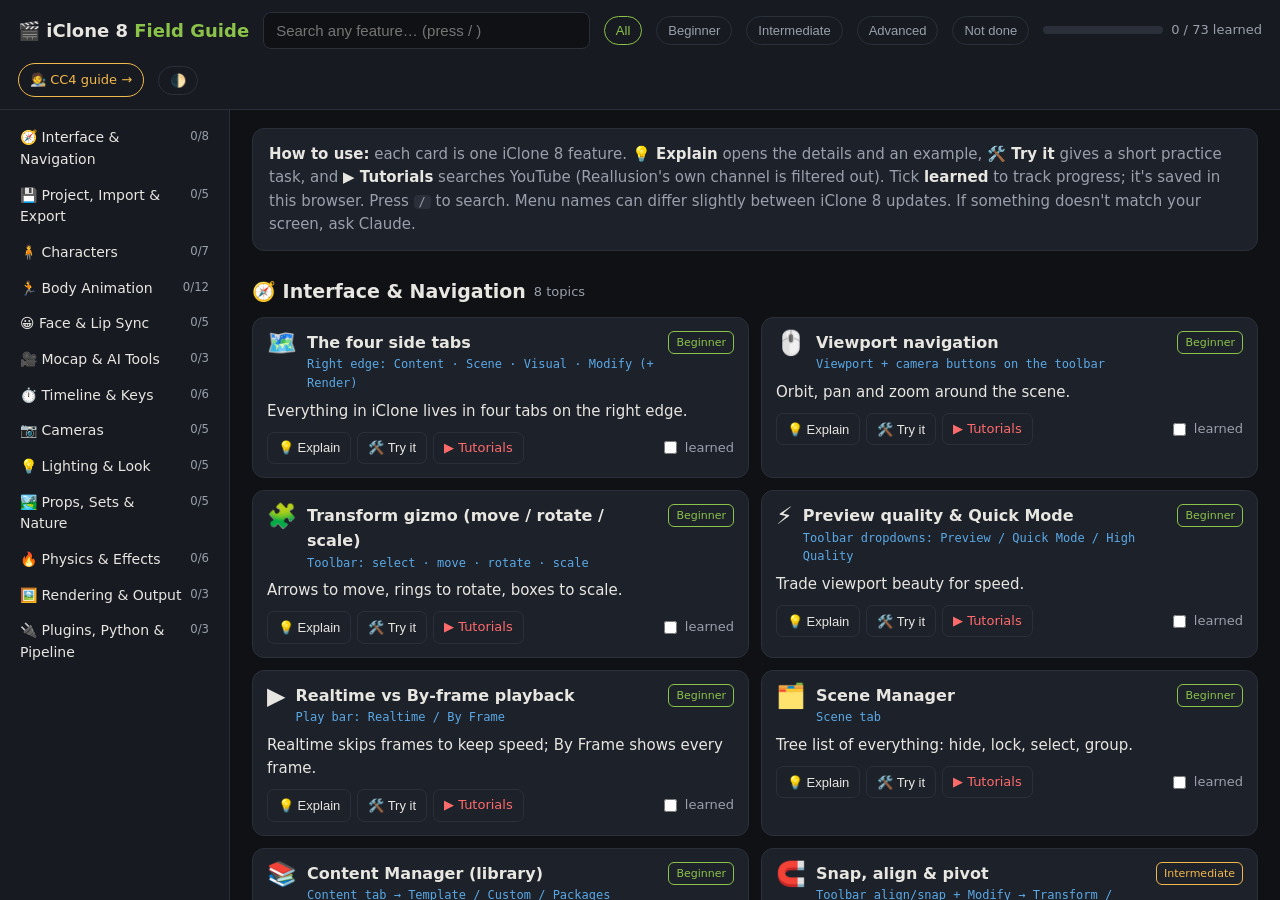
==== commit 45adb61d: "Add Character Creator 4 guide and share page code New cc4.html with 47 CC4 topics in the same intera" ====
--- a/index.html
+++ b/index.html
@@ -4,64 +4,9 @@
 <meta charset="utf-8">
 <meta name="viewport" content="width=device-width, initial-scale=1">
 <title>iClone 8 Field Guide</title>
-<style>
-:root{
-  --bg:#0f1115;--panel:#171a21;--card:#1d212a;--line:#2a2f3a;--text:#e8e6e1;--dim:#9aa0ab;
-  --accent:#8bc34a;--accent2:#f2b84b;--blue:#5aa9e6;--done:#3d5a2a;
-}
-body.light{--bg:#f5f3ee;--panel:#ebe8e1;--card:#fff;--line:#d9d5cc;--text:#1f2228;--dim:#6b6f78;--done:#e3f0d6}
-*{box-sizing:border-box}
-html,body{margin:0;height:100%}
-body{background:var(--bg);color:var(--text);font:15px/1.55 "Segoe UI",system-ui,sans-serif;display:flex;flex-direction:column}
-header{display:flex;gap:14px;align-items:center;padding:12px 18px;background:var(--panel);border-bottom:1px solid var(--line);flex-wrap:wrap}
-header h1{font-size:18px;margin:0;white-space:nowrap}
-header h1 span{color:var(--accent)}
-#search{flex:1;min-width:200px;padding:9px 12px;border-radius:8px;border:1px solid var(--line);background:var(--bg);color:var(--text);font-size:15px}
-.chip{padding:6px 11px;border-radius:999px;border:1px solid var(--line);background:transparent;color:var(--dim);cursor:pointer;font-size:13px}
-.chip.on{border-color:var(--accent);color:var(--accent)}
-.progress{display:flex;align-items:center;gap:8px;font-size:13px;color:var(--dim);white-space:nowrap}
-.bar{width:120px;height:8px;background:var(--line);border-radius:9px;overflow:hidden}
-.bar i{display:block;height:100%;background:var(--accent);width:0;transition:width .3s}
-main{flex:1;display:flex;min-height:0}
-nav{width:230px;flex:none;overflow:auto;padding:10px;border-right:1px solid var(--line);background:var(--panel)}
-nav a{display:flex;justify-content:space-between;gap:6px;padding:7px 10px;border-radius:7px;color:var(--text);text-decoration:none;font-size:14px;cursor:pointer}
-nav a:hover,nav a.on{background:var(--card)}
-nav a small{color:var(--dim)}
-#content{flex:1;overflow:auto;padding:18px 22px 60px}
-.intro{background:var(--card);border:1px solid var(--line);border-radius:12px;padding:14px 16px;margin-bottom:18px;color:var(--dim)}
-.intro b{color:var(--text)}
-h2.cat{margin:26px 0 10px;font-size:19px;display:flex;gap:8px;align-items:center}
-h2.cat small{font-weight:normal;color:var(--dim);font-size:13px}
-.grid{display:grid;grid-template-columns:repeat(auto-fill,minmax(340px,1fr));gap:12px}
-.card{background:var(--card);border:1px solid var(--line);border-radius:12px;padding:13px 14px;display:flex;flex-direction:column;gap:7px}
-.card.done{background:var(--done)}
-.top{display:flex;gap:10px;align-items:flex-start}
-.ico{font-size:24px;line-height:1}
-.ttl{flex:1}
-.ttl h3{margin:0;font-size:16px}
-.where{font-size:12px;color:var(--blue);font-family:Consolas,monospace}
-.lvl{font-size:11px;padding:2px 7px;border-radius:6px;border:1px solid var(--line);color:var(--dim);white-space:nowrap}
-.lvl.Beginner{color:var(--accent);border-color:var(--accent)}
-.lvl.Intermediate{color:var(--accent2);border-color:var(--accent2)}
-.lvl.Advanced{color:#e57373;border-color:#e57373}
-.short{margin:0}
-.btns{display:flex;gap:6px;flex-wrap:wrap;margin-top:2px}
-.btns button,.btns a{font-size:13px;padding:5px 10px;border-radius:7px;border:1px solid var(--line);background:transparent;color:var(--text);cursor:pointer;text-decoration:none}
-.btns button:hover,.btns a:hover{border-color:var(--accent)}
-.btns .yt{color:#ff6b6b}
-.btns label{margin-left:auto;font-size:13px;color:var(--dim);display:flex;align-items:center;gap:5px;cursor:pointer}
-.more,.try{display:none;border-top:1px dashed var(--line);padding-top:8px;font-size:14px}
-.more.open,.try.open{display:block}
-.ex{background:rgba(242,184,75,.1);border-left:3px solid var(--accent2);padding:6px 10px;border-radius:0 8px 8px 0;margin-top:6px}
-.try ol{margin:4px 0 0;padding-left:20px}
-.try li{margin:3px 0;cursor:pointer}
-.try li.ok{text-decoration:line-through;color:var(--dim)}
-.try .goal{color:var(--accent);font-weight:600}
-.empty{color:var(--dim);padding:30px;text-align:center}
-kbd{background:var(--line);border-radius:4px;padding:0 5px;font-size:12px}
-@media(max-width:800px){nav{display:none}.grid{grid-template-columns:1fr}}
-</style>
+<link rel="stylesheet" href="assets/guide.css">
 </head>
+
 <body>
 <header>
   <h1>🎬 iClone 8 <span>Field Guide</span></h1>
@@ -72,6 +17,7 @@
   <button class="chip" data-f="Advanced">Advanced</button>
   <button class="chip" data-f="todo">Not done</button>
   <div class="progress"><div class="bar"><i id="barfill"></i></div><span id="ptext"></span></div>
+  <a class="switch" href="cc4.html">🧑‍🎨 CC4 guide →</a>
   <button class="chip" id="theme" title="Light / dark">🌓</button>
 </header>
 <main>
@@ -80,9 +26,10 @@
 </main>
 
 <script>
+
 /* Each entry: cat, icon, title, where, level, short, more, ex, try[], yt(search words)
    Menu names can differ a little between iClone 8.x updates. */
-const CATS = [
+const GUIDE = {product:"iClone 8", key:"ic8guide", cats:[
  ["start","🧭","Interface & Navigation"],
  ["project","💾","Project, Import & Export"],
  ["char","🧍","Characters"],
@@ -96,9 +43,8 @@
  ["fx","🔥","Physics & Effects"],
  ["render","🖼️","Rendering & Output"],
  ["pipe","🔌","Plugins, Python & Pipeline"]
-];
-
-const F = [
+],
+items:[
 /* ---------------- Interface ---------------- */
 {cat:"start",icon:"🗺️",title:"The four side tabs",where:"Right edge: Content · Scene · Visual · Modify (+ Render)",level:"Beginner",
  short:"Everything in iClone lives in four tabs on the right edge.",
@@ -562,103 +508,8 @@
  ex:"Animate in iClone; Unreal renders a lush temple environment in real time.",
  try:["Read the Live Link requirements for your Unreal version."],
  yt:"iClone unreal live link tutorial"}
-];
-
-/* ---------------- app ---------------- */
-const $ = s => document.querySelector(s);
-/* Progress is saved in the browser when allowed; otherwise it lasts until the tab closes. */
-let canStore = true, store = {};
-try { store = JSON.parse(localStorage.getItem("ic8guide") || "{}"); } catch (e) { canStore = false; }
-store.done = store.done || {}; store.steps = store.steps || {};
-const save = () => { if (canStore) try { localStorage.setItem("ic8guide", JSON.stringify(store)); } catch (e) {} };
-let filter = "all", query = "";
-
-F.forEach((f,i)=> f.id = f.cat + "_" + i);
-
-function ytLink(q){
-  return "https://www.youtube.com/results?search_query=" + encodeURIComponent(q + " -reallusion");
-}
-function matches(f){
-  if (filter === "todo" && store.done[f.id]) return false;
-  if (["Beginner","Intermediate","Advanced"].includes(filter) && f.level !== filter) return false;
-  if (!query) return true;
-  const hay = (f.title+" "+f.where+" "+f.short+" "+f.more+" "+f.ex+" "+f.try.join(" ")).toLowerCase();
-  return query.split(/\s+/).every(w => hay.includes(w));
-}
-function card(f){
-  const d = store.done[f.id] ? " done" : "";
-  const steps = f.try.map((s,j)=>{
-    const k = f.id+"_"+j;
-    return `<li data-k="${k}" class="${store.steps[k]?'ok':''}">${s}</li>`;
-  }).join("");
-  return `<div class="card${d}" id="${f.id}">
-    <div class="top"><div class="ico">${f.icon}</div>
-      <div class="ttl"><h3>${f.title}</h3><div class="where">${f.where}</div></div>
-      <span class="lvl ${f.level}">${f.level}</span></div>
-    <p class="short">${f.short}</p>
-    <div class="btns">
-      <button data-t="more">💡 Explain</button>
-      <button data-t="try">🛠️ Try it</button>
-      <a class="yt" href="${ytLink(f.yt)}" target="_blank" rel="noopener">▶ Tutorials</a>
-      <label><input type="checkbox" ${store.done[f.id]?"checked":""} data-done="${f.id}"> learned</label>
-    </div>
-    <div class="more">${f.more}<div class="ex">🐘 <b>Example:</b> ${f.ex}</div></div>
-    <div class="try"><span class="goal">Practice (click a step when done):</span><ol>${steps}</ol></div>
-  </div>`;
-}
-function render(){
-  let html = "";
-  CATS.forEach(([id,icon,name])=>{
-    const items = F.filter(f=>f.cat===id && matches(f));
-    if (!items.length) return;
-    html += `<h2 class="cat" id="cat_${id}">${icon} ${name} <small>${items.length} topics</small></h2><div class="grid">${items.map(card).join("")}</div>`;
-  });
-  if (!html) html = `<div class="empty">Nothing matches “${query}”. Ask Claude about it!</div>`;
-  $("#content").innerHTML = intro() + html;
-  stats();
-}
-function stats(){
-  $("#nav").innerHTML = CATS.map(([id,icon,name])=>{
-    const all = F.filter(f=>f.cat===id);
-    const done = all.filter(f=>store.done[f.id]).length;
-    return `<a data-go="${id}"><span>${icon} ${name}</span><small>${done}/${all.length}</small></a>`;
-  }).join("");
-  const n = Object.values(store.done).filter(Boolean).length;
-  $("#barfill").style.width = (100*n/F.length)+"%";
-  $("#ptext").textContent = `${n} / ${F.length} learned`;
-}
-function intro(){
-  if (query || filter!=="all") return "";
-  return `<div class="intro"><b>How to use:</b> each card is one iClone 8 feature.
-  <b>💡 Explain</b> opens the details and an example, <b>🛠️ Try it</b> gives a short practice task, and
-  <b>▶ Tutorials</b> searches YouTube (Reallusion's own channel is filtered out).
-  Tick <b>learned</b> to track progress; it's saved in this browser. Press <kbd>/</kbd> to search.
-  Menu names can differ slightly between iClone 8 updates. If something doesn't match your screen, ask Claude.</div>`;
-}
-
-document.addEventListener("click", e=>{
-  const t = e.target;
-  if (t.dataset.t){ t.closest(".card").querySelector("."+t.dataset.t).classList.toggle("open"); }
-  if (t.tagName==="LI" && t.dataset.k){ store.steps[t.dataset.k]=!store.steps[t.dataset.k]; t.classList.toggle("ok"); save(); }
-  if (t.closest("[data-go]")){ const el = document.getElementById("cat_"+t.closest("[data-go]").dataset.go); if(el) el.scrollIntoView({behavior:"smooth"}); }
-  if (t.classList.contains("chip") && t.dataset.f){
-    document.querySelectorAll(".chip[data-f]").forEach(c=>c.classList.remove("on"));
-    t.classList.add("on"); filter = t.dataset.f; render();
-  }
-});
-document.addEventListener("change", e=>{
-  if (e.target.dataset.done){
-    store.done[e.target.dataset.done]=e.target.checked; save();
-    if (filter==="todo") return render();
-    e.target.closest(".card").classList.toggle("done", e.target.checked);
-    stats();
-  }
-});
-$("#search").addEventListener("input", e=>{ query = e.target.value.trim().toLowerCase(); render(); });
-document.addEventListener("keydown", e=>{ if(e.key==="/" && document.activeElement!==$("#search")){ e.preventDefault(); $("#search").focus(); }});
-$("#theme").onclick = ()=>{ document.body.classList.toggle("light"); store.light=document.body.classList.contains("light"); save(); };
-if (store.light) document.body.classList.add("light");
-render();
+]};
 </script>
+<script src="assets/guide.js"></script>
 </body>
 </html>
--- a/assets/guide.css
+++ b/assets/guide.css
@@ -0,0 +1,58 @@
+:root{
+  --bg:#0f1115;--panel:#171a21;--card:#1d212a;--line:#2a2f3a;--text:#e8e6e1;--dim:#9aa0ab;
+  --accent:#8bc34a;--accent2:#f2b84b;--blue:#5aa9e6;--done:#3d5a2a;
+}
+body.light{--bg:#f5f3ee;--panel:#ebe8e1;--card:#fff;--line:#d9d5cc;--text:#1f2228;--dim:#6b6f78;--done:#e3f0d6}
+*{box-sizing:border-box}
+html,body{margin:0;height:100%}
+body{background:var(--bg);color:var(--text);font:15px/1.55 "Segoe UI",system-ui,sans-serif;display:flex;flex-direction:column}
+header{display:flex;gap:14px;align-items:center;padding:12px 18px;background:var(--panel);border-bottom:1px solid var(--line);flex-wrap:wrap}
+header h1{font-size:18px;margin:0;white-space:nowrap}
+header h1 span{color:var(--accent)}
+#search{flex:1;min-width:200px;padding:9px 12px;border-radius:8px;border:1px solid var(--line);background:var(--bg);color:var(--text);font-size:15px}
+.chip{padding:6px 11px;border-radius:999px;border:1px solid var(--line);background:transparent;color:var(--dim);cursor:pointer;font-size:13px}
+.chip.on{border-color:var(--accent);color:var(--accent)}
+.progress{display:flex;align-items:center;gap:8px;font-size:13px;color:var(--dim);white-space:nowrap}
+.bar{width:120px;height:8px;background:var(--line);border-radius:9px;overflow:hidden}
+.bar i{display:block;height:100%;background:var(--accent);width:0;transition:width .3s}
+main{flex:1;display:flex;min-height:0}
+nav{width:230px;flex:none;overflow:auto;padding:10px;border-right:1px solid var(--line);background:var(--panel)}
+nav a{display:flex;justify-content:space-between;gap:6px;padding:7px 10px;border-radius:7px;color:var(--text);text-decoration:none;font-size:14px;cursor:pointer}
+nav a:hover,nav a.on{background:var(--card)}
+nav a small{color:var(--dim)}
+#content{flex:1;overflow:auto;padding:18px 22px 60px}
+.intro{background:var(--card);border:1px solid var(--line);border-radius:12px;padding:14px 16px;margin-bottom:18px;color:var(--dim)}
+.intro b{color:var(--text)}
+h2.cat{margin:26px 0 10px;font-size:19px;display:flex;gap:8px;align-items:center}
+h2.cat small{font-weight:normal;color:var(--dim);font-size:13px}
+.grid{display:grid;grid-template-columns:repeat(auto-fill,minmax(340px,1fr));gap:12px}
+.card{background:var(--card);border:1px solid var(--line);border-radius:12px;padding:13px 14px;display:flex;flex-direction:column;gap:7px}
+.card.done{background:var(--done)}
+.top{display:flex;gap:10px;align-items:flex-start}
+.ico{font-size:24px;line-height:1}
+.ttl{flex:1}
+.ttl h3{margin:0;font-size:16px}
+.where{font-size:12px;color:var(--blue);font-family:Consolas,monospace}
+.lvl{font-size:11px;padding:2px 7px;border-radius:6px;border:1px solid var(--line);color:var(--dim);white-space:nowrap}
+.lvl.Beginner{color:var(--accent);border-color:var(--accent)}
+.lvl.Intermediate{color:var(--accent2);border-color:var(--accent2)}
+.lvl.Advanced{color:#e57373;border-color:#e57373}
+.short{margin:0}
+.btns{display:flex;gap:6px;flex-wrap:wrap;margin-top:2px}
+.btns button,.btns a{font-size:13px;padding:5px 10px;border-radius:7px;border:1px solid var(--line);background:transparent;color:var(--text);cursor:pointer;text-decoration:none}
+.btns button:hover,.btns a:hover{border-color:var(--accent)}
+.btns .yt{color:#ff6b6b}
+.btns label{margin-left:auto;font-size:13px;color:var(--dim);display:flex;align-items:center;gap:5px;cursor:pointer}
+.more,.try{display:none;border-top:1px dashed var(--line);padding-top:8px;font-size:14px}
+.more.open,.try.open{display:block}
+.ex{background:rgba(242,184,75,.1);border-left:3px solid var(--accent2);padding:6px 10px;border-radius:0 8px 8px 0;margin-top:6px}
+.try ol{margin:4px 0 0;padding-left:20px}
+.try li{margin:3px 0;cursor:pointer}
+.try li.ok{text-decoration:line-through;color:var(--dim)}
+.try .goal{color:var(--accent);font-weight:600}
+.empty{color:var(--dim);padding:30px;text-align:center}
+kbd{background:var(--line);border-radius:4px;padding:0 5px;font-size:12px}
+@media(max-width:800px){nav{display:none}.grid{grid-template-columns:1fr}}
+
+.switch{font-size:13px;padding:6px 11px;border-radius:999px;border:1px solid var(--accent2);color:var(--accent2);text-decoration:none;white-space:nowrap}
+.switch:hover{background:rgba(242,184,75,.12)}
